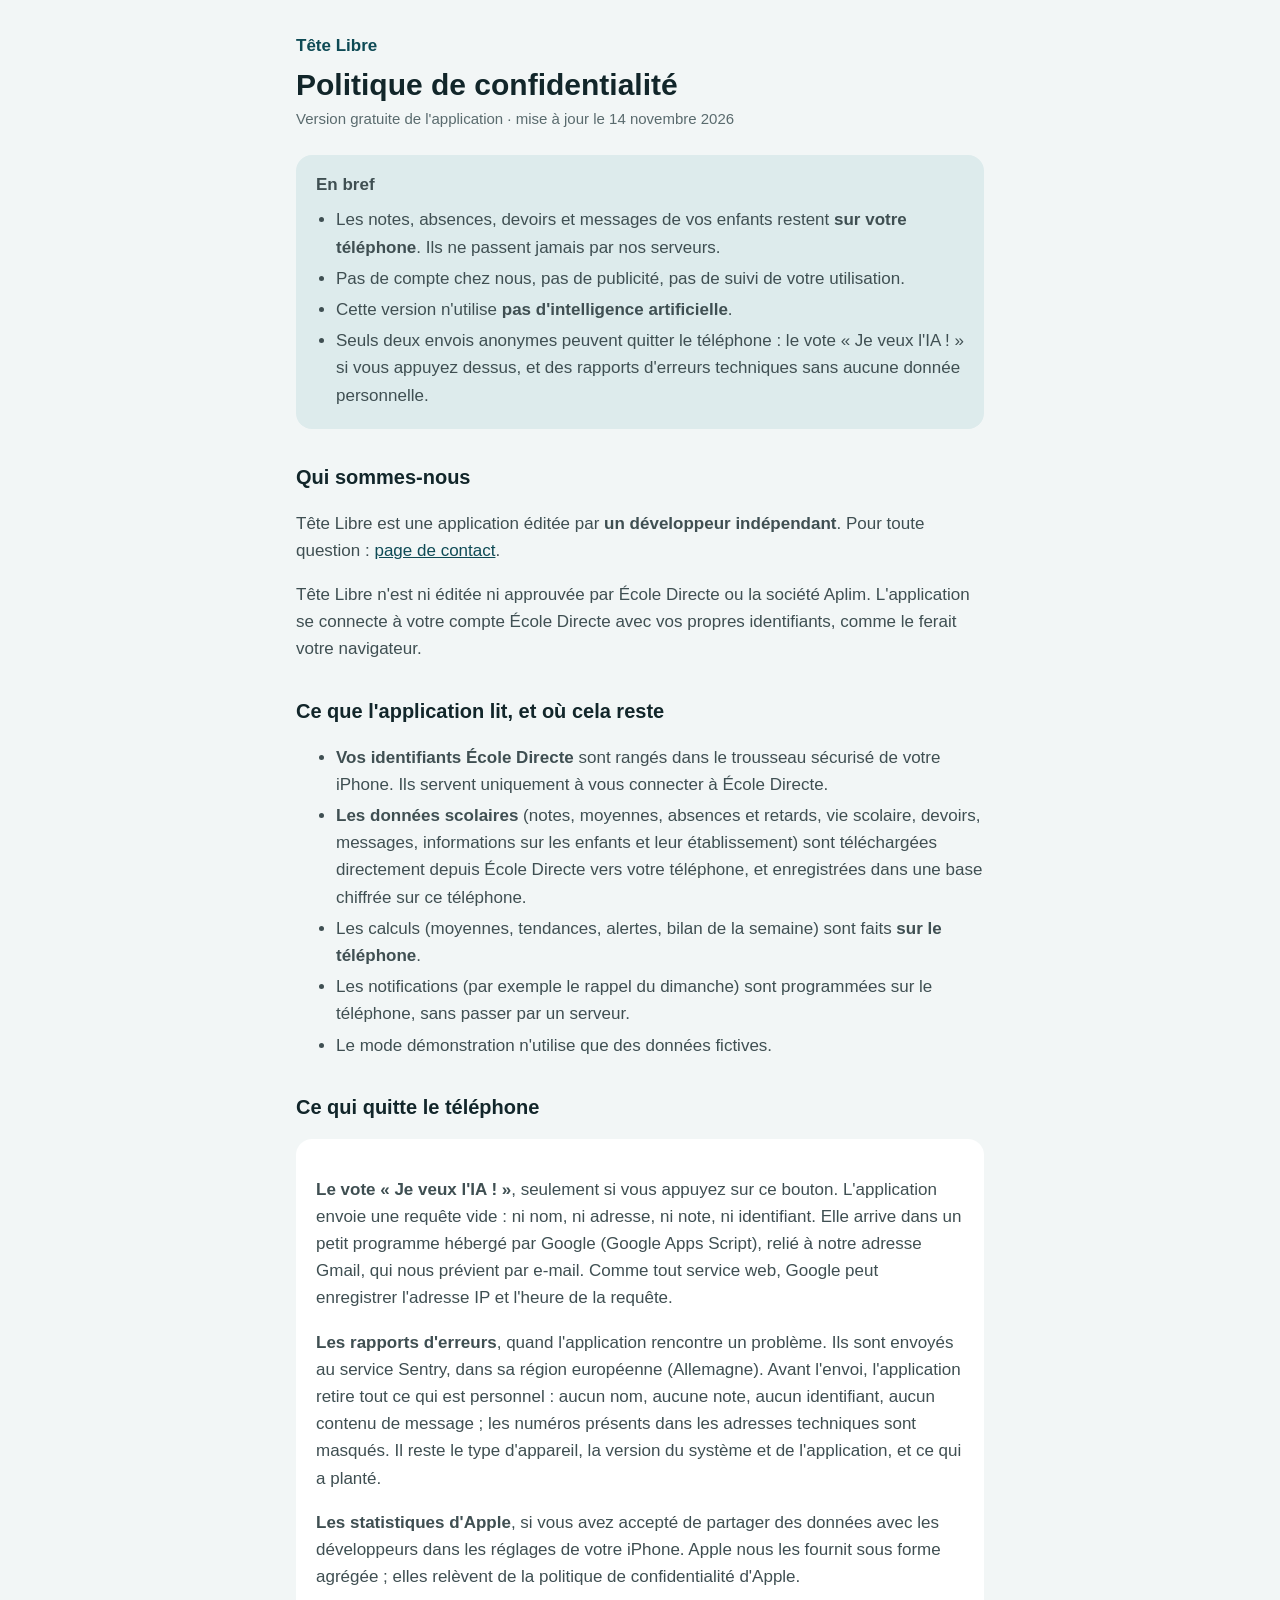
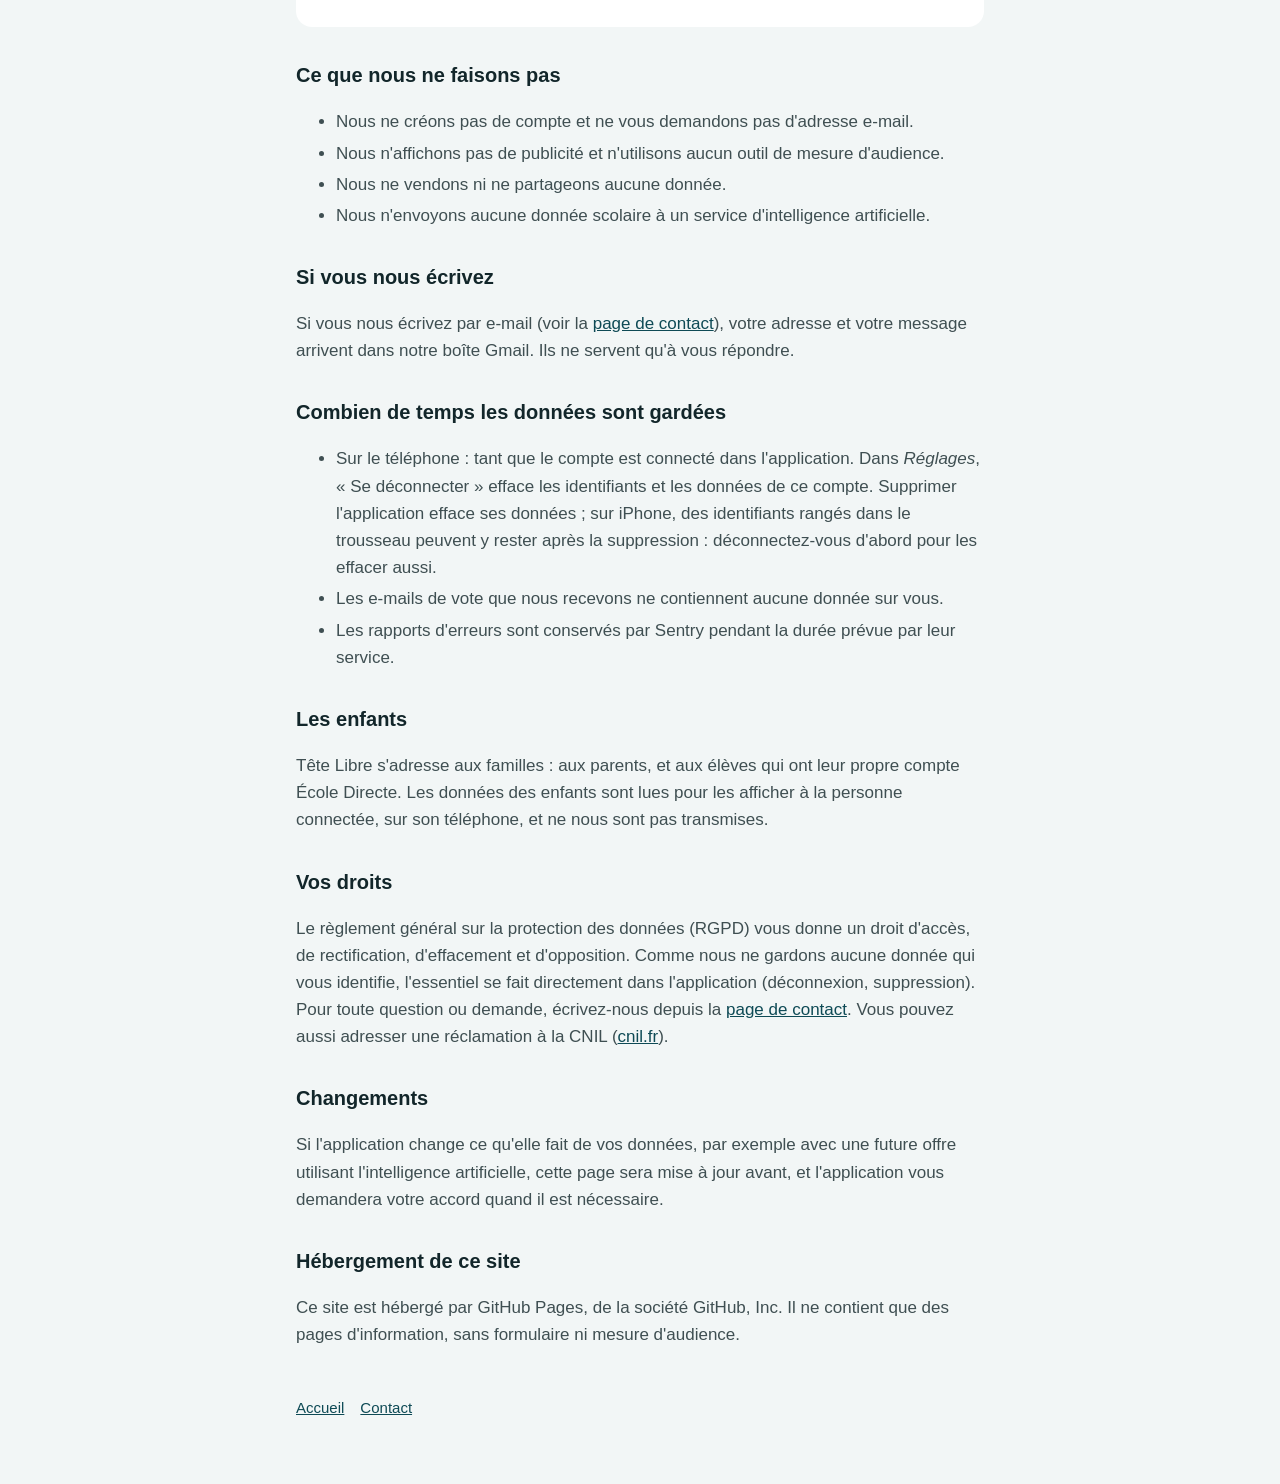
==== confidentialite.html @ 1e30622e "Pages publiques de Tête Libre (confidentialité, contact)" ====
<!doctype html>
<html lang="fr">
<head>
<meta charset="utf-8">
<meta name="viewport" content="width=device-width, initial-scale=1">
<title>Confidentialité · Tête Libre</title>
<meta name="description" content="Ce que fait l'application Tête Libre de vos données : tout reste sur votre téléphone.">
<link rel="stylesheet" href="style.css">
</head>
<body>
<main>
<header>
  <a class="marque" href="./">Tête Libre</a>
  <h1>Politique de confidentialité</h1>
  <p class="date">Version gratuite de l'application · mise à jour le 14 novembre 2026</p>
</header>

<div class="encadre">
  <strong>En bref</strong>
  <ul>
    <li>Les notes, absences, devoirs et messages de vos enfants restent <strong>sur votre téléphone</strong>. Ils ne passent jamais par nos serveurs.</li>
    <li>Pas de compte chez nous, pas de publicité, pas de suivi de votre utilisation.</li>
    <li>Cette version n'utilise <strong>pas d'intelligence artificielle</strong>.</li>
    <li>Seuls deux envois anonymes peuvent quitter le téléphone : le vote « Je veux l'IA ! » si vous appuyez dessus, et des rapports d'erreurs techniques sans aucune donnée personnelle.</li>
  </ul>
</div>

<h2>Qui sommes-nous</h2>
<p>Tête Libre est une application éditée par <strong>un développeur indépendant</strong>. Pour toute question : <a href="contact.html">page de contact</a>.</p>
<p>Tête Libre n'est ni éditée ni approuvée par École Directe ou la société Aplim. L'application se connecte à votre compte École Directe avec vos propres identifiants, comme le ferait votre navigateur.</p>

<h2>Ce que l'application lit, et où cela reste</h2>
<ul>
  <li><strong>Vos identifiants École Directe</strong> sont rangés dans le trousseau sécurisé de votre iPhone. Ils servent uniquement à vous connecter à École Directe.</li>
  <li><strong>Les données scolaires</strong> (notes, moyennes, absences et retards, vie scolaire, devoirs, messages, informations sur les enfants et leur établissement) sont téléchargées directement depuis École Directe vers votre téléphone, et enregistrées dans une base chiffrée sur ce téléphone.</li>
  <li>Les calculs (moyennes, tendances, alertes, bilan de la semaine) sont faits <strong>sur le téléphone</strong>.</li>
  <li>Les notifications (par exemple le rappel du dimanche) sont programmées sur le téléphone, sans passer par un serveur.</li>
  <li>Le mode démonstration n'utilise que des données fictives.</li>
</ul>

<h2>Ce qui quitte le téléphone</h2>
<div class="carte">
  <p><strong>Le vote « Je veux l'IA ! »</strong>, seulement si vous appuyez sur ce bouton. L'application envoie une requête vide : ni nom, ni adresse, ni note, ni identifiant. Elle arrive dans un petit programme hébergé par Google (Google Apps Script), relié à notre adresse Gmail, qui nous prévient par e-mail. Comme tout service web, Google peut enregistrer l'adresse IP et l'heure de la requête.</p>
  <p><strong>Les rapports d'erreurs</strong>, quand l'application rencontre un problème. Ils sont envoyés au service Sentry, dans sa région européenne (Allemagne). Avant l'envoi, l'application retire tout ce qui est personnel : aucun nom, aucune note, aucun identifiant, aucun contenu de message ; les numéros présents dans les adresses techniques sont masqués. Il reste le type d'appareil, la version du système et de l'application, et ce qui a planté.</p>
  <p><strong>Les statistiques d'Apple</strong>, si vous avez accepté de partager des données avec les développeurs dans les réglages de votre iPhone. Apple nous les fournit sous forme agrégée ; elles relèvent de la politique de confidentialité d'Apple.</p>
</div>

<h2>Ce que nous ne faisons pas</h2>
<ul>
  <li>Nous ne créons pas de compte et ne vous demandons pas d'adresse e-mail.</li>
  <li>Nous n'affichons pas de publicité et n'utilisons aucun outil de mesure d'audience.</li>
  <li>Nous ne vendons ni ne partageons aucune donnée.</li>
  <li>Nous n'envoyons aucune donnée scolaire à un service d'intelligence artificielle.</li>
</ul>

<h2>Si vous nous écrivez</h2>
<p>Si vous nous écrivez par e-mail (voir la <a href="contact.html">page de contact</a>), votre adresse et votre message arrivent dans notre boîte Gmail. Ils ne servent qu'à vous répondre.</p>

<h2>Combien de temps les données sont gardées</h2>
<ul>
  <li>Sur le téléphone : tant que le compte est connecté dans l'application. Dans <em>Réglages</em>, « Se déconnecter » efface les identifiants et les données de ce compte. Supprimer l'application efface ses données ; sur iPhone, des identifiants rangés dans le trousseau peuvent y rester après la suppression : déconnectez-vous d'abord pour les effacer aussi.</li>
  <li>Les e-mails de vote que nous recevons ne contiennent aucune donnée sur vous.</li>
  <li>Les rapports d'erreurs sont conservés par Sentry pendant la durée prévue par leur service.</li>
</ul>

<h2>Les enfants</h2>
<p>Tête Libre s'adresse aux familles : aux parents, et aux élèves qui ont leur propre compte École Directe. Les données des enfants sont lues pour les afficher à la personne connectée, sur son téléphone, et ne nous sont pas transmises.</p>

<h2>Vos droits</h2>
<p>Le règlement général sur la protection des données (RGPD) vous donne un droit d'accès, de rectification, d'effacement et d'opposition. Comme nous ne gardons aucune donnée qui vous identifie, l'essentiel se fait directement dans l'application (déconnexion, suppression). Pour toute question ou demande, écrivez-nous depuis la <a href="contact.html">page de contact</a>. Vous pouvez aussi adresser une réclamation à la CNIL (<a href="https://www.cnil.fr">cnil.fr</a>).</p>

<h2>Changements</h2>
<p>Si l'application change ce qu'elle fait de vos données, par exemple avec une future offre utilisant l'intelligence artificielle, cette page sera mise à jour avant, et l'application vous demandera votre accord quand il est nécessaire.</p>

<h2>Hébergement de ce site</h2>
<p>Ce site est hébergé par GitHub Pages, de la société GitHub, Inc. Il ne contient que des pages d'information, sans formulaire ni mesure d'audience.</p>

<footer>
  <a href="./">Accueil</a><a href="contact.html">Contact</a>
</footer>
</main>
</body>
</html>
---- style.css ----
:root {
  --marque: #0e4a55;
  --marque-doux: #ddebec;
  --fond: #f2f6f6;
  --carte: #ffffff;
  --texte: #12262a;
  --corps: #3f4f52;
  --secondaire: #5a6b6e;
  color-scheme: light dark;
}
@media (prefers-color-scheme: dark) {
  :root {
    --marque: #9fd2d8;
    --marque-doux: #17383d;
    --fond: #0c1a1d;
    --carte: #12262a;
    --texte: #eef4f4;
    --corps: #cfdcdd;
    --secondaire: #9fb1b3;
  }
}
* { box-sizing: border-box; }
body {
  margin: 0;
  background: var(--fond);
  color: var(--corps);
  font: 17px/1.6 -apple-system, BlinkMacSystemFont, "Segoe UI", Roboto, sans-serif;
}
main { max-width: 720px; margin: 0 auto; padding: 32px 16px 64px; }
header { margin-bottom: 24px; }
.marque { color: var(--marque); font-weight: 800; text-decoration: none; }
h1 { color: var(--texte); font-size: 30px; line-height: 1.2; margin: 8px 0 4px; }
h2 { color: var(--texte); font-size: 20px; margin: 32px 0 8px; }
.date { color: var(--secondaire); font-size: 15px; margin: 0; }
.encadre {
  background: var(--marque-doux);
  border-radius: 16px;
  padding: 16px 20px;
  margin: 16px 0;
}
.encadre ul { margin: 8px 0 0; padding-left: 20px; }
.carte { background: var(--carte); border-radius: 16px; padding: 20px; margin: 16px 0; }
a { color: var(--marque); }
li { margin: 4px 0; }
footer { margin-top: 48px; color: var(--secondaire); font-size: 15px; }
footer a { margin-right: 16px; }
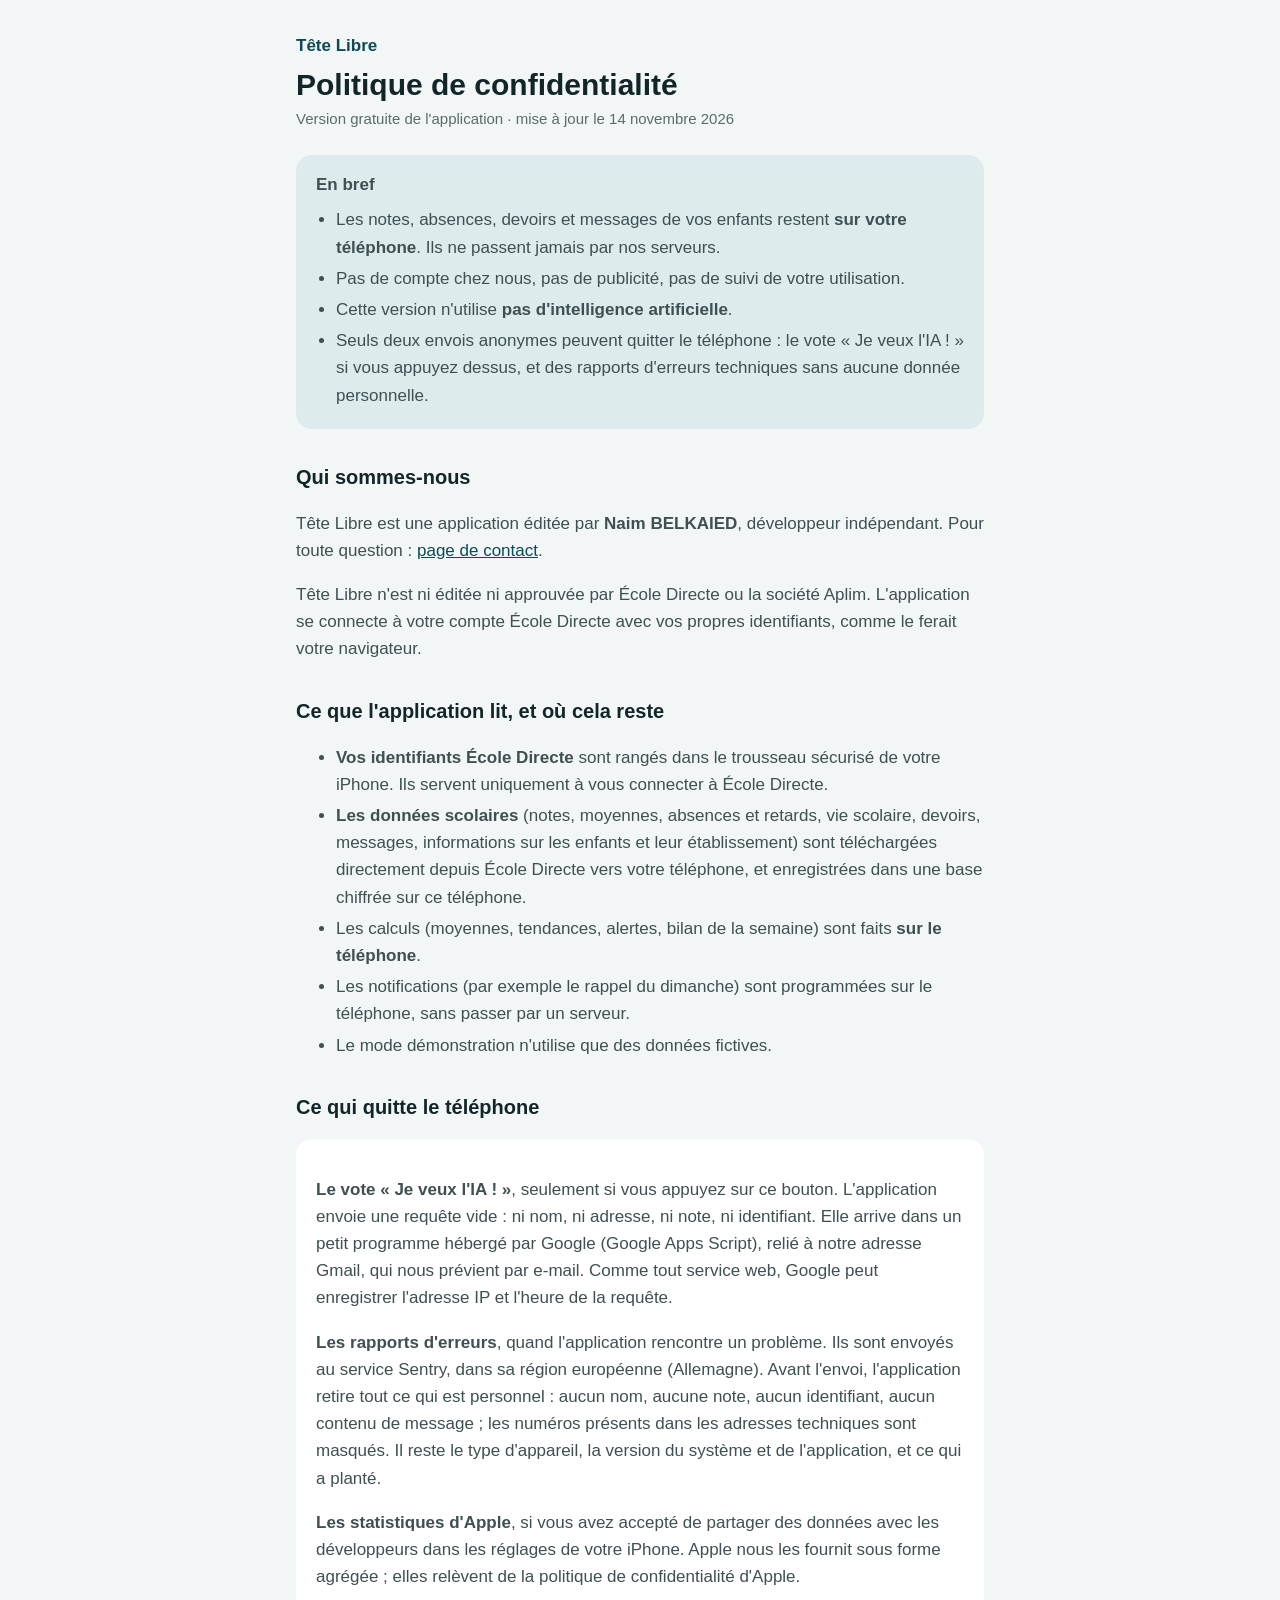
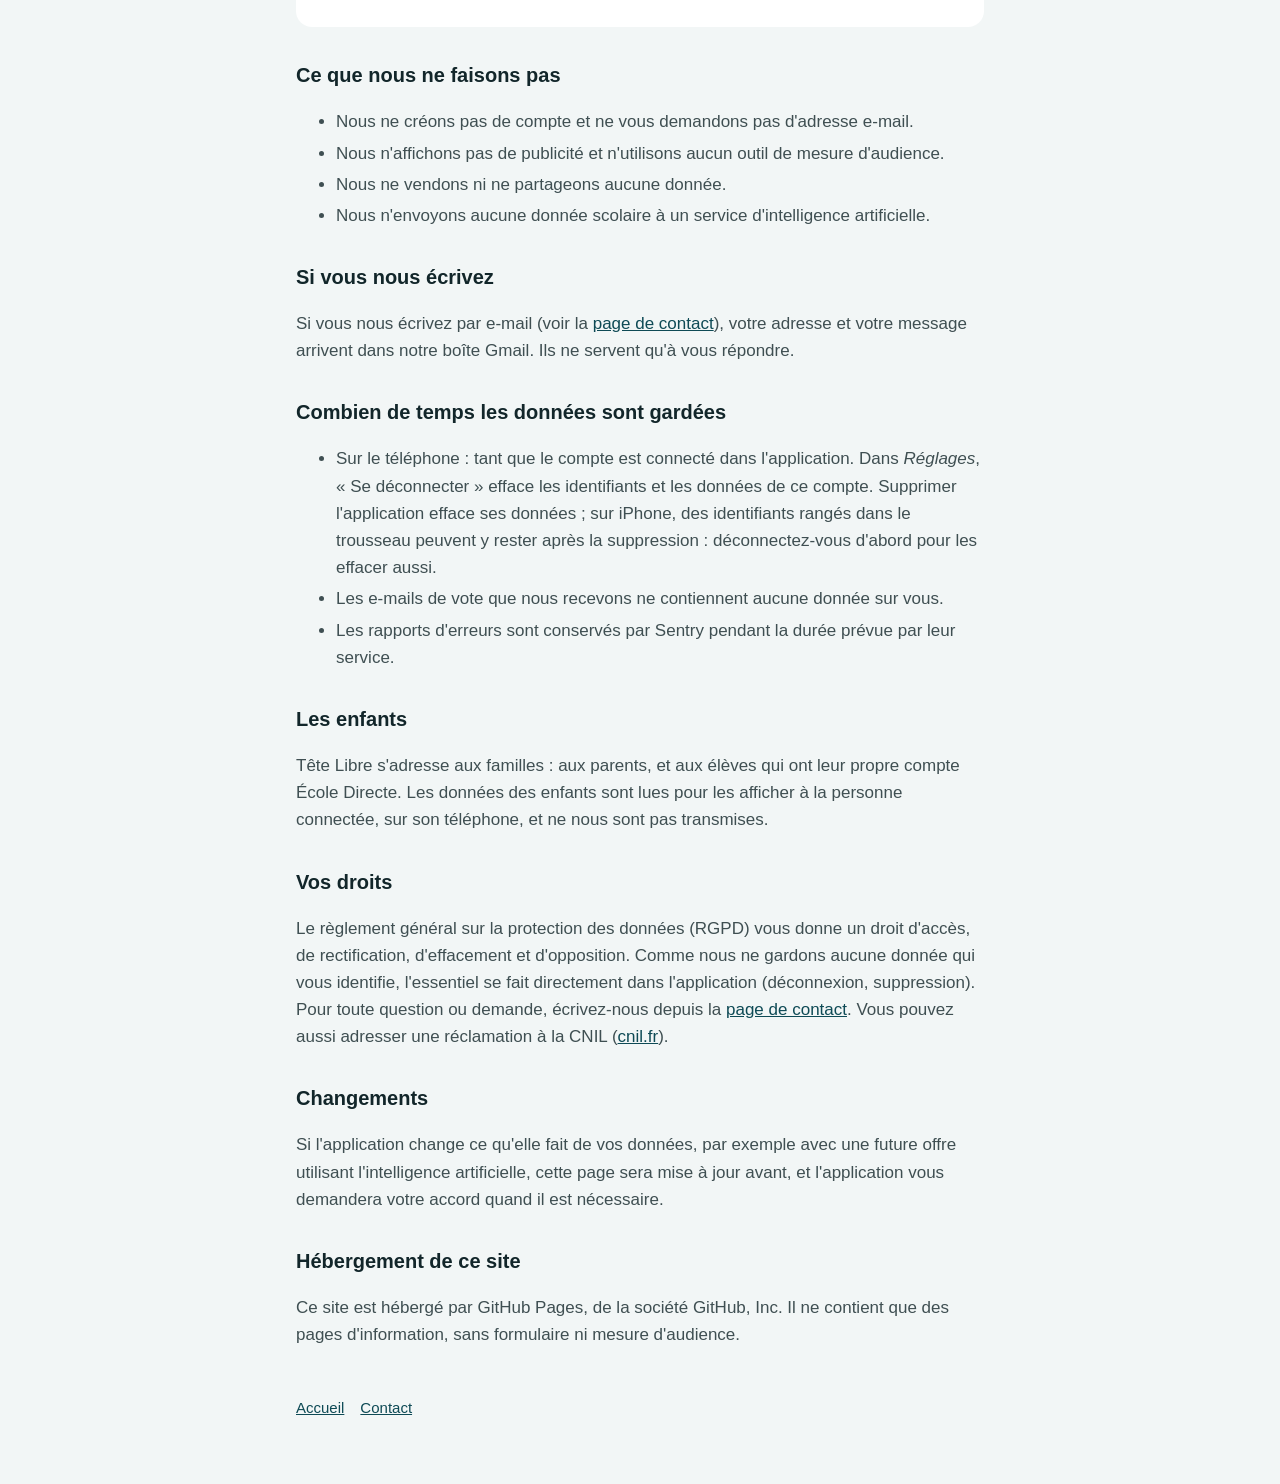
==== commit f98b02b4: "Éditeur : Naim BELKAIED, développeur indépendant" ====
--- a/confidentialite.html
+++ b/confidentialite.html
@@ -26,7 +26,7 @@
 </div>
 
 <h2>Qui sommes-nous</h2>
-<p>Tête Libre est une application éditée par <strong>un développeur indépendant</strong>. Pour toute question : <a href="contact.html">page de contact</a>.</p>
+<p>Tête Libre est une application éditée par <strong>Naim BELKAIED</strong>, développeur indépendant. Pour toute question : <a href="contact.html">page de contact</a>.</p>
 <p>Tête Libre n'est ni éditée ni approuvée par École Directe ou la société Aplim. L'application se connecte à votre compte École Directe avec vos propres identifiants, comme le ferait votre navigateur.</p>
 
 <h2>Ce que l'application lit, et où cela reste</h2>
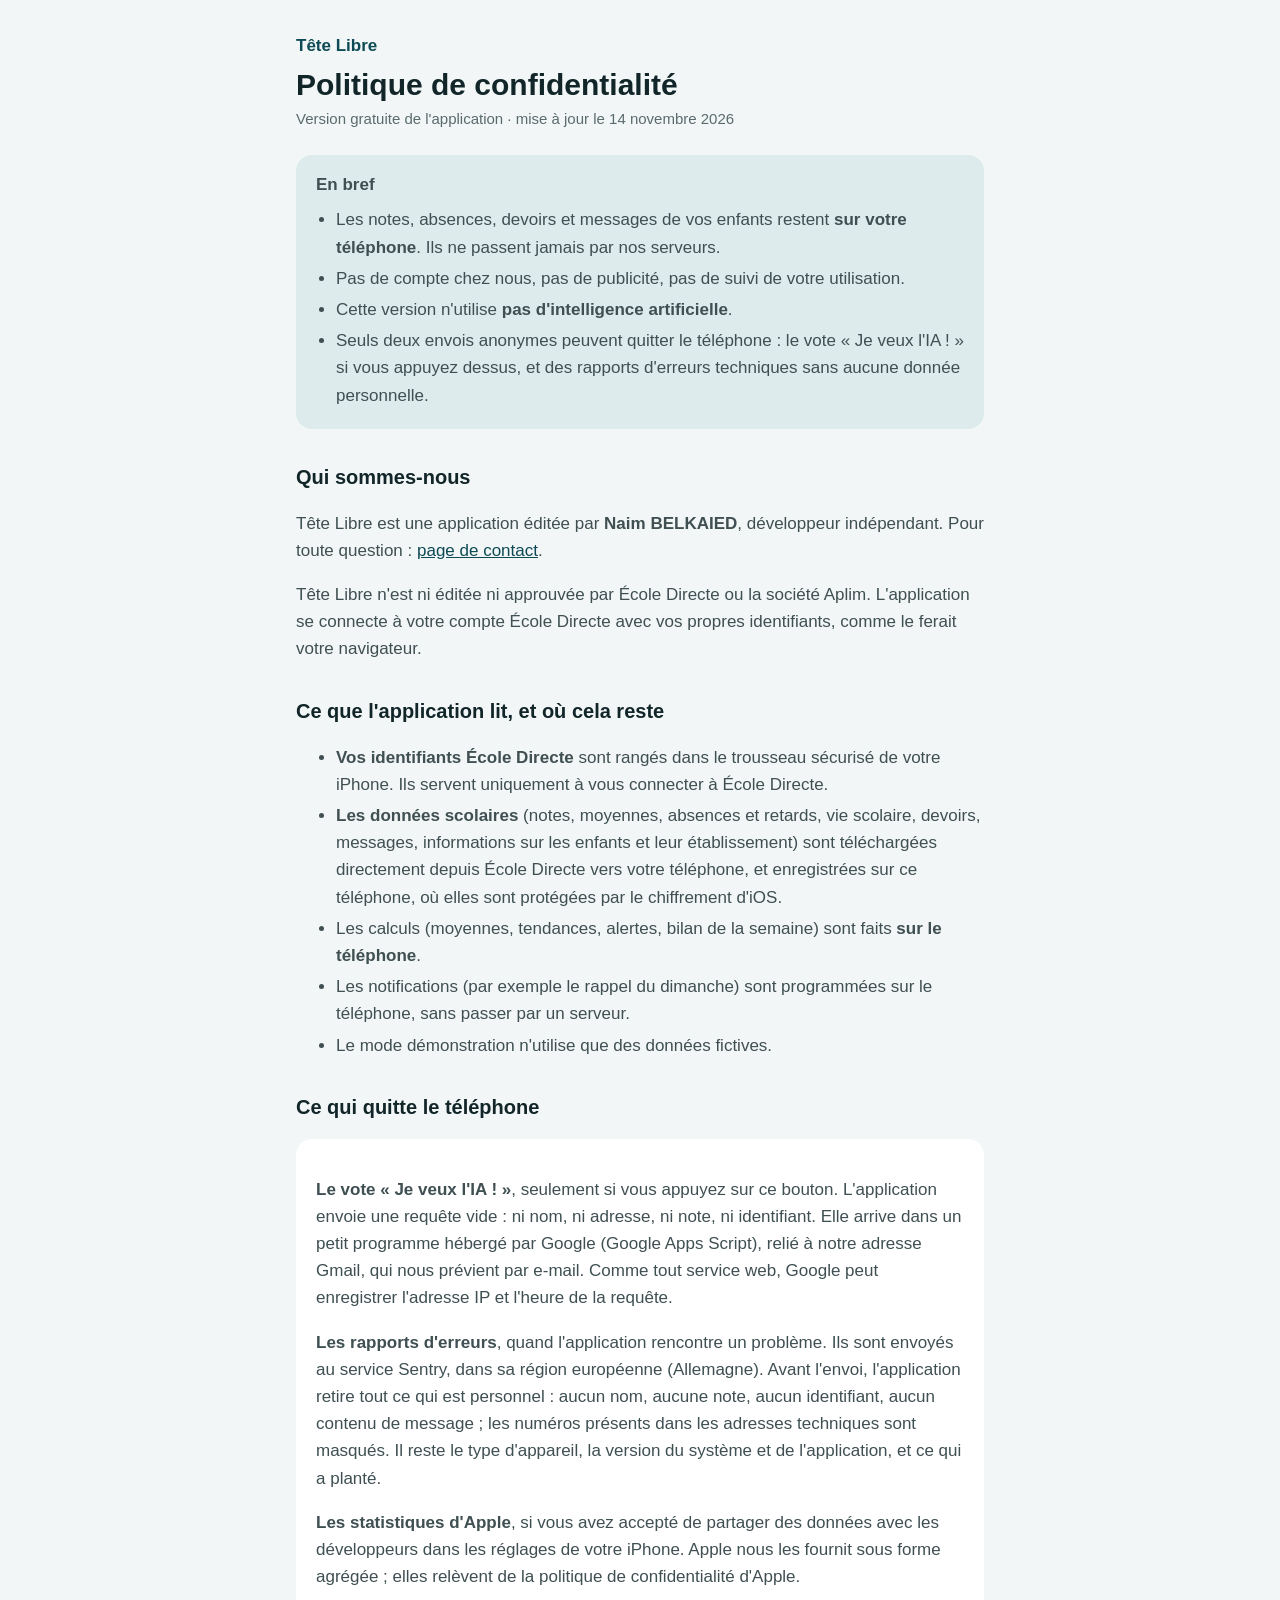
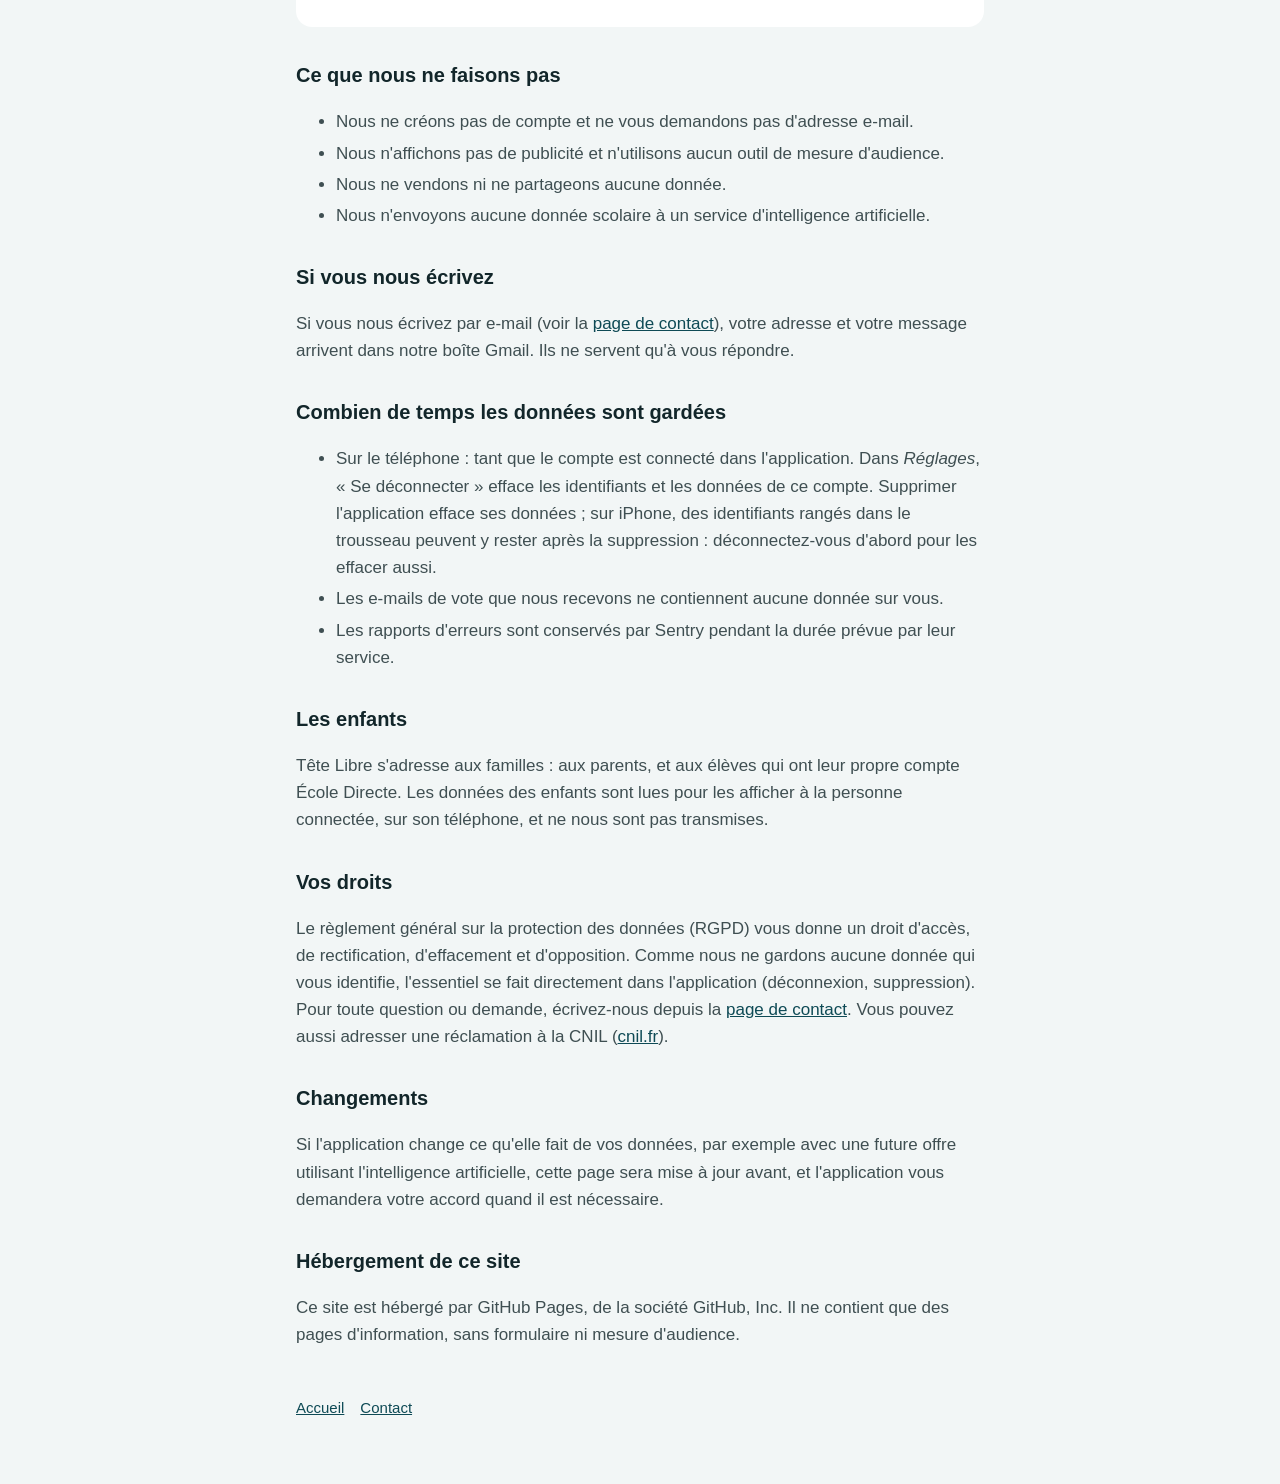
==== commit 2cf49f0c: "Confidentialité : données protégées par le chiffrement d'iOS" ====
--- a/confidentialite.html
+++ b/confidentialite.html
@@ -32,7 +32,7 @@
 <h2>Ce que l'application lit, et où cela reste</h2>
 <ul>
   <li><strong>Vos identifiants École Directe</strong> sont rangés dans le trousseau sécurisé de votre iPhone. Ils servent uniquement à vous connecter à École Directe.</li>
-  <li><strong>Les données scolaires</strong> (notes, moyennes, absences et retards, vie scolaire, devoirs, messages, informations sur les enfants et leur établissement) sont téléchargées directement depuis École Directe vers votre téléphone, et enregistrées dans une base chiffrée sur ce téléphone.</li>
+  <li><strong>Les données scolaires</strong> (notes, moyennes, absences et retards, vie scolaire, devoirs, messages, informations sur les enfants et leur établissement) sont téléchargées directement depuis École Directe vers votre téléphone, et enregistrées sur ce téléphone, où elles sont protégées par le chiffrement d'iOS.</li>
   <li>Les calculs (moyennes, tendances, alertes, bilan de la semaine) sont faits <strong>sur le téléphone</strong>.</li>
   <li>Les notifications (par exemple le rappel du dimanche) sont programmées sur le téléphone, sans passer par un serveur.</li>
   <li>Le mode démonstration n'utilise que des données fictives.</li>
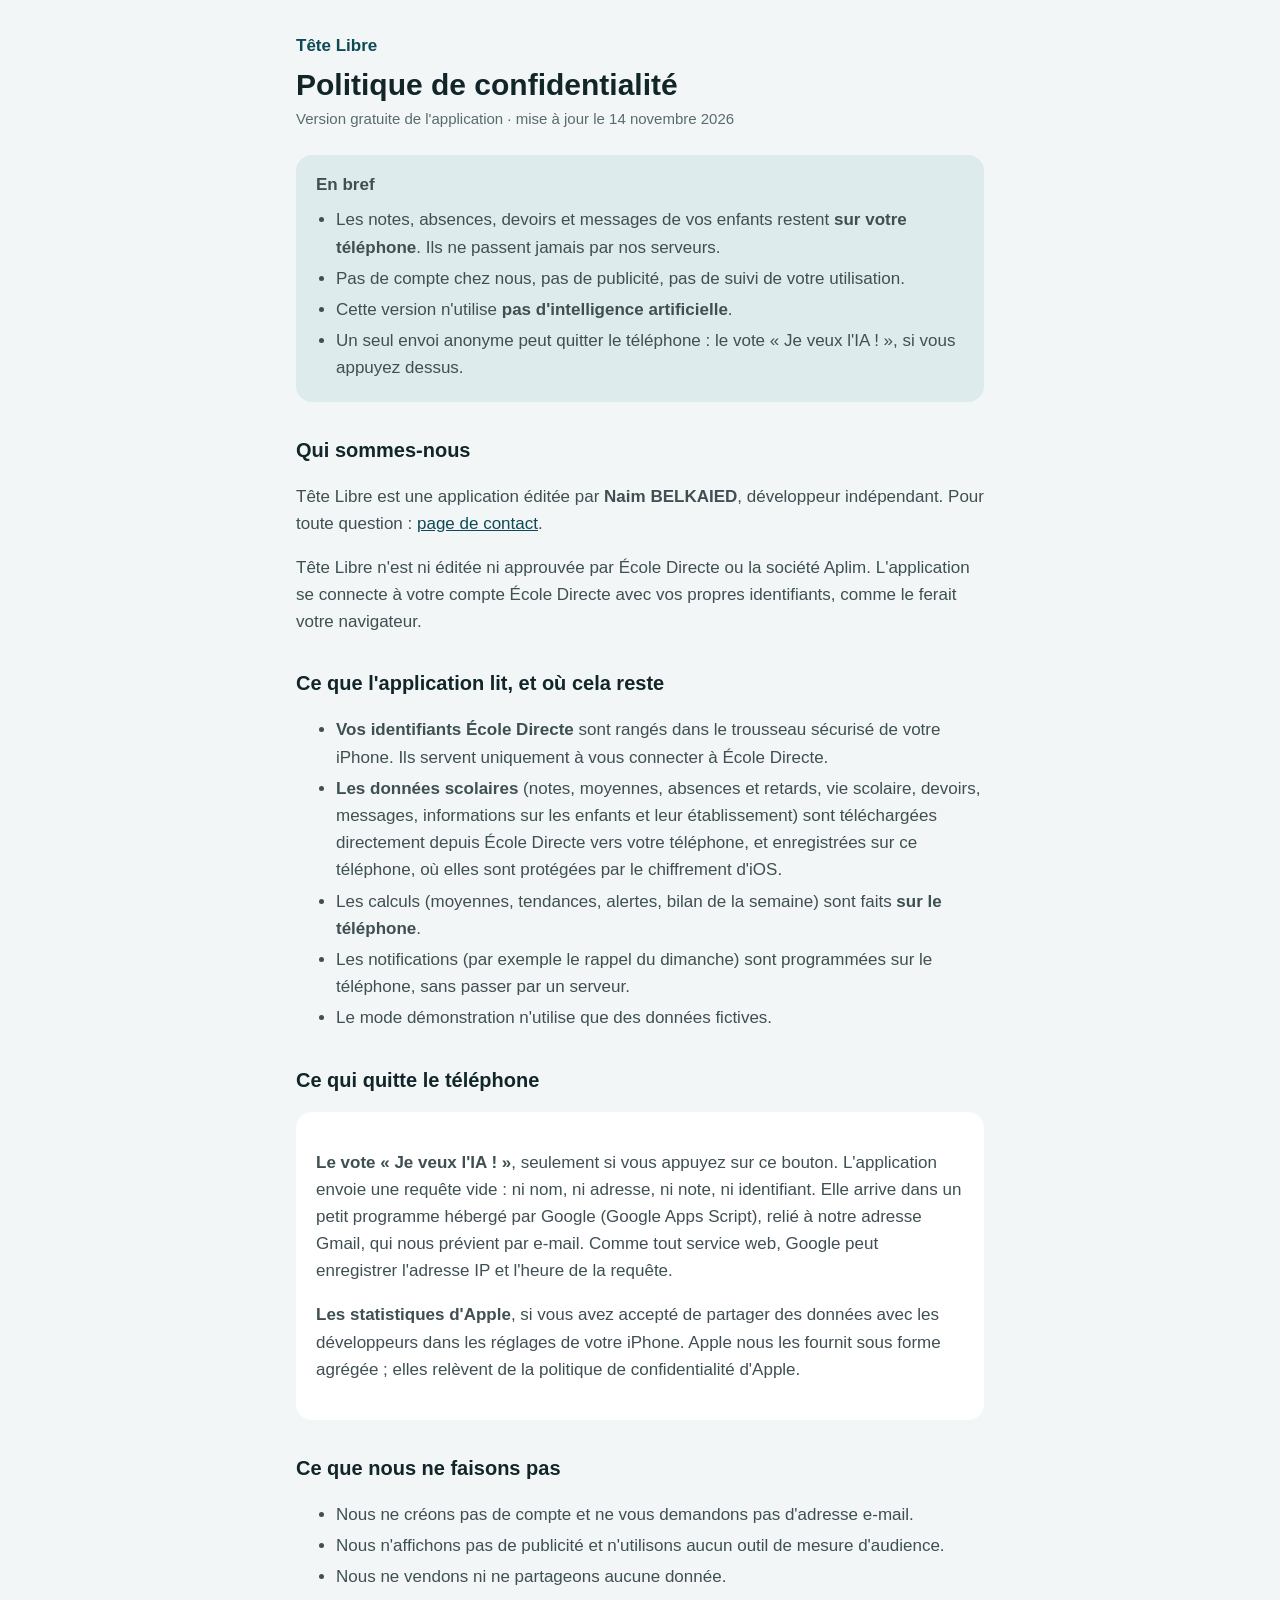
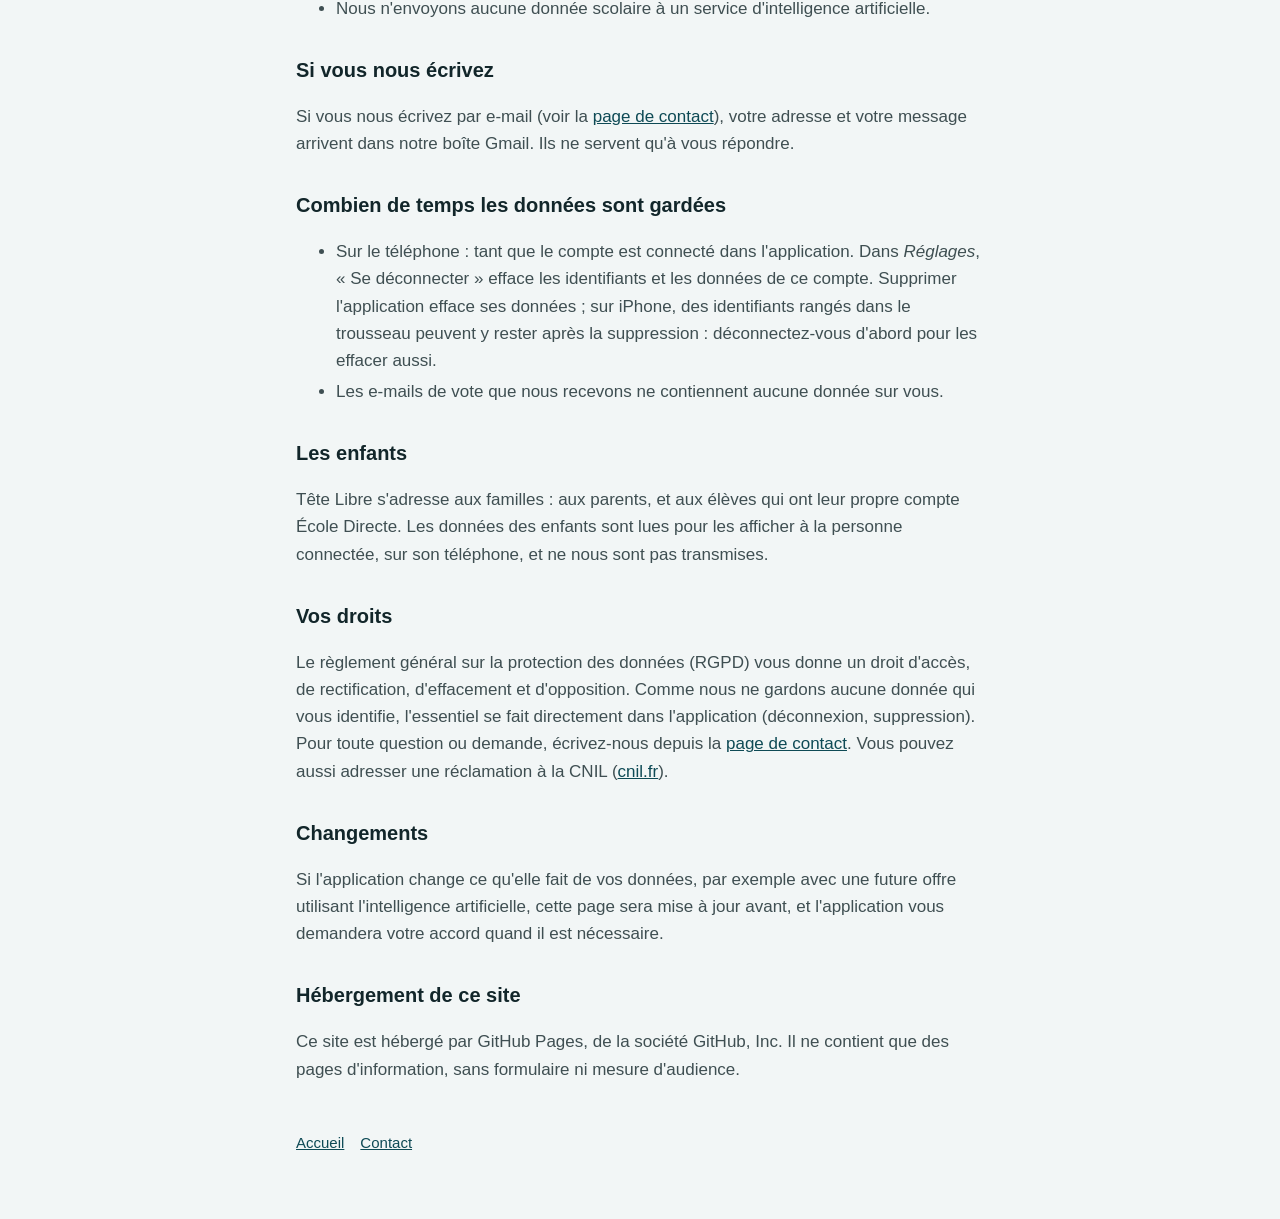
==== commit 3ef412db: "Confidentialité : sans rapports d'erreurs" ====
--- a/confidentialite.html
+++ b/confidentialite.html
@@ -21,7 +21,7 @@
     <li>Les notes, absences, devoirs et messages de vos enfants restent <strong>sur votre téléphone</strong>. Ils ne passent jamais par nos serveurs.</li>
     <li>Pas de compte chez nous, pas de publicité, pas de suivi de votre utilisation.</li>
     <li>Cette version n'utilise <strong>pas d'intelligence artificielle</strong>.</li>
-    <li>Seuls deux envois anonymes peuvent quitter le téléphone : le vote « Je veux l'IA ! » si vous appuyez dessus, et des rapports d'erreurs techniques sans aucune donnée personnelle.</li>
+    <li>Un seul envoi anonyme peut quitter le téléphone : le vote « Je veux l'IA ! », si vous appuyez dessus.</li>
   </ul>
 </div>
 
@@ -41,7 +41,6 @@
 <h2>Ce qui quitte le téléphone</h2>
 <div class="carte">
   <p><strong>Le vote « Je veux l'IA ! »</strong>, seulement si vous appuyez sur ce bouton. L'application envoie une requête vide : ni nom, ni adresse, ni note, ni identifiant. Elle arrive dans un petit programme hébergé par Google (Google Apps Script), relié à notre adresse Gmail, qui nous prévient par e-mail. Comme tout service web, Google peut enregistrer l'adresse IP et l'heure de la requête.</p>
-  <p><strong>Les rapports d'erreurs</strong>, quand l'application rencontre un problème. Ils sont envoyés au service Sentry, dans sa région européenne (Allemagne). Avant l'envoi, l'application retire tout ce qui est personnel : aucun nom, aucune note, aucun identifiant, aucun contenu de message ; les numéros présents dans les adresses techniques sont masqués. Il reste le type d'appareil, la version du système et de l'application, et ce qui a planté.</p>
   <p><strong>Les statistiques d'Apple</strong>, si vous avez accepté de partager des données avec les développeurs dans les réglages de votre iPhone. Apple nous les fournit sous forme agrégée ; elles relèvent de la politique de confidentialité d'Apple.</p>
 </div>
 
@@ -60,7 +59,6 @@
 <ul>
   <li>Sur le téléphone : tant que le compte est connecté dans l'application. Dans <em>Réglages</em>, « Se déconnecter » efface les identifiants et les données de ce compte. Supprimer l'application efface ses données ; sur iPhone, des identifiants rangés dans le trousseau peuvent y rester après la suppression : déconnectez-vous d'abord pour les effacer aussi.</li>
   <li>Les e-mails de vote que nous recevons ne contiennent aucune donnée sur vous.</li>
-  <li>Les rapports d'erreurs sont conservés par Sentry pendant la durée prévue par leur service.</li>
 </ul>
 
 <h2>Les enfants</h2>
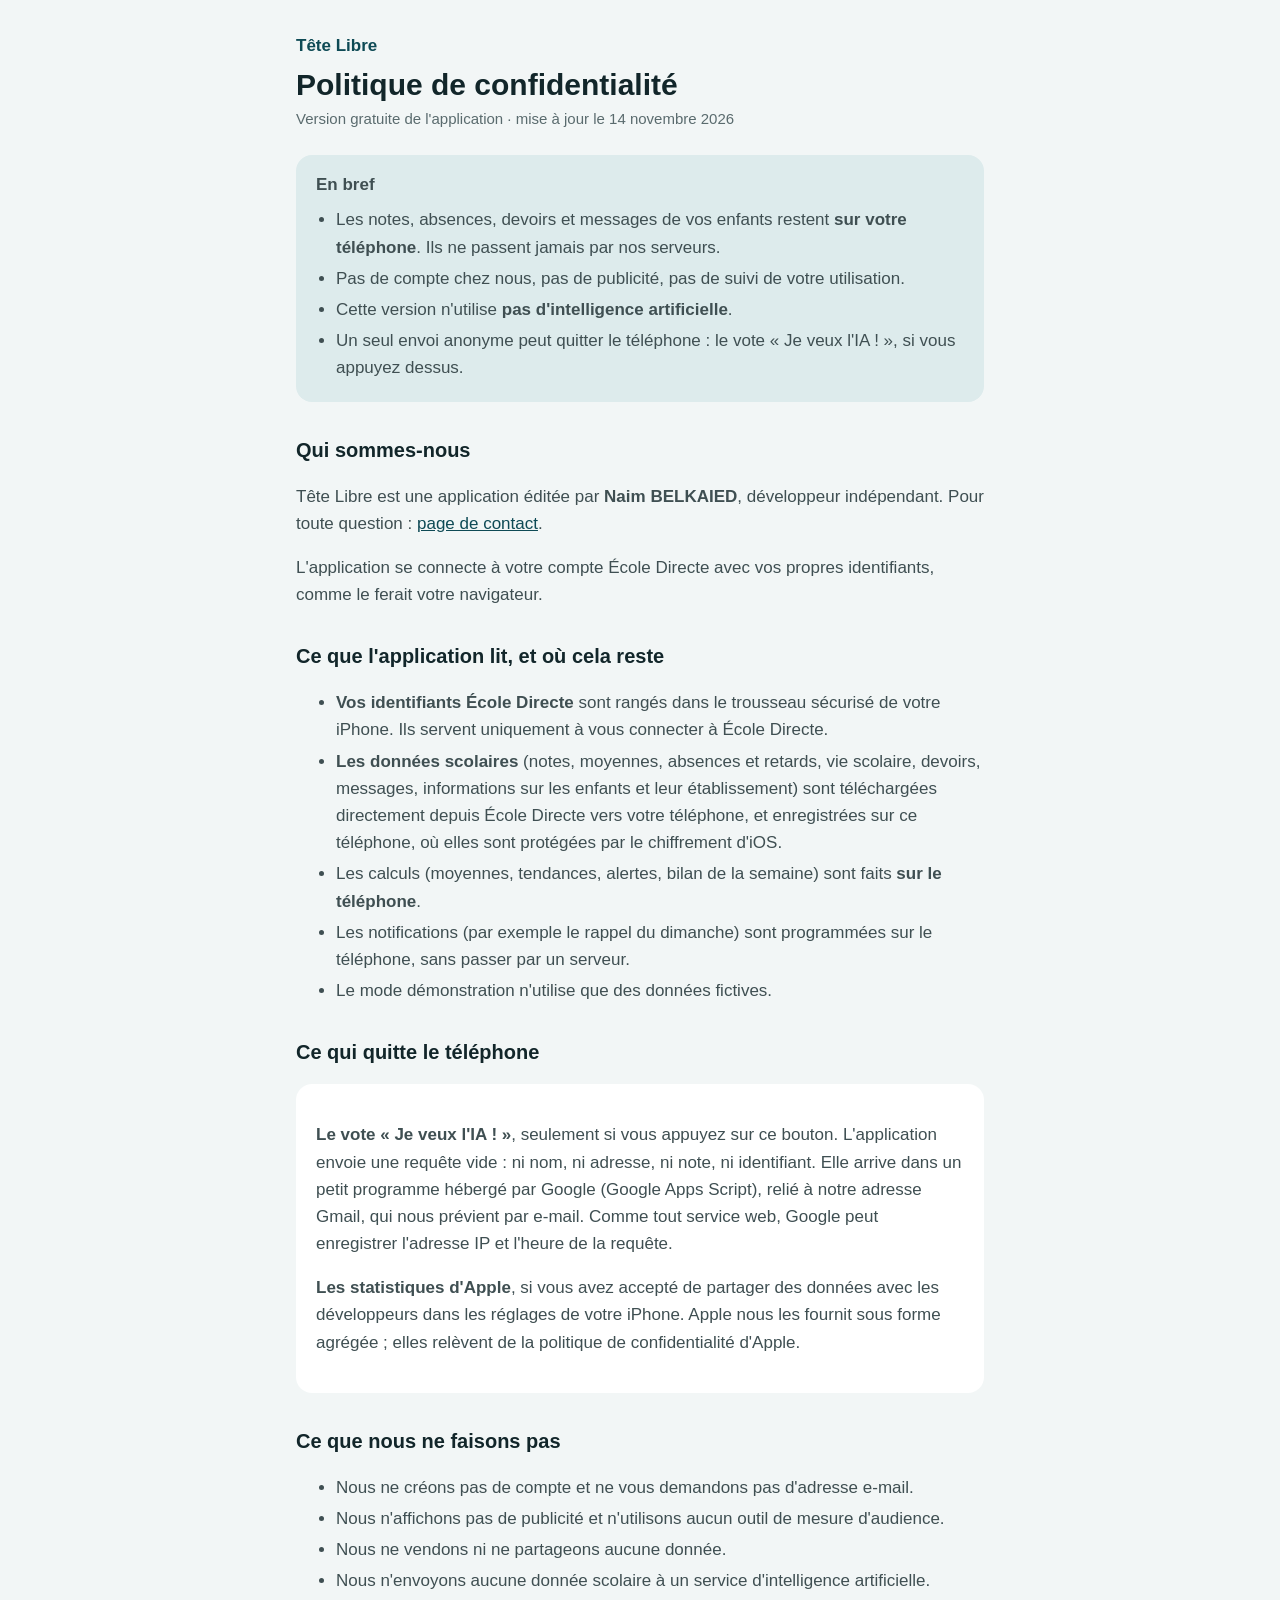
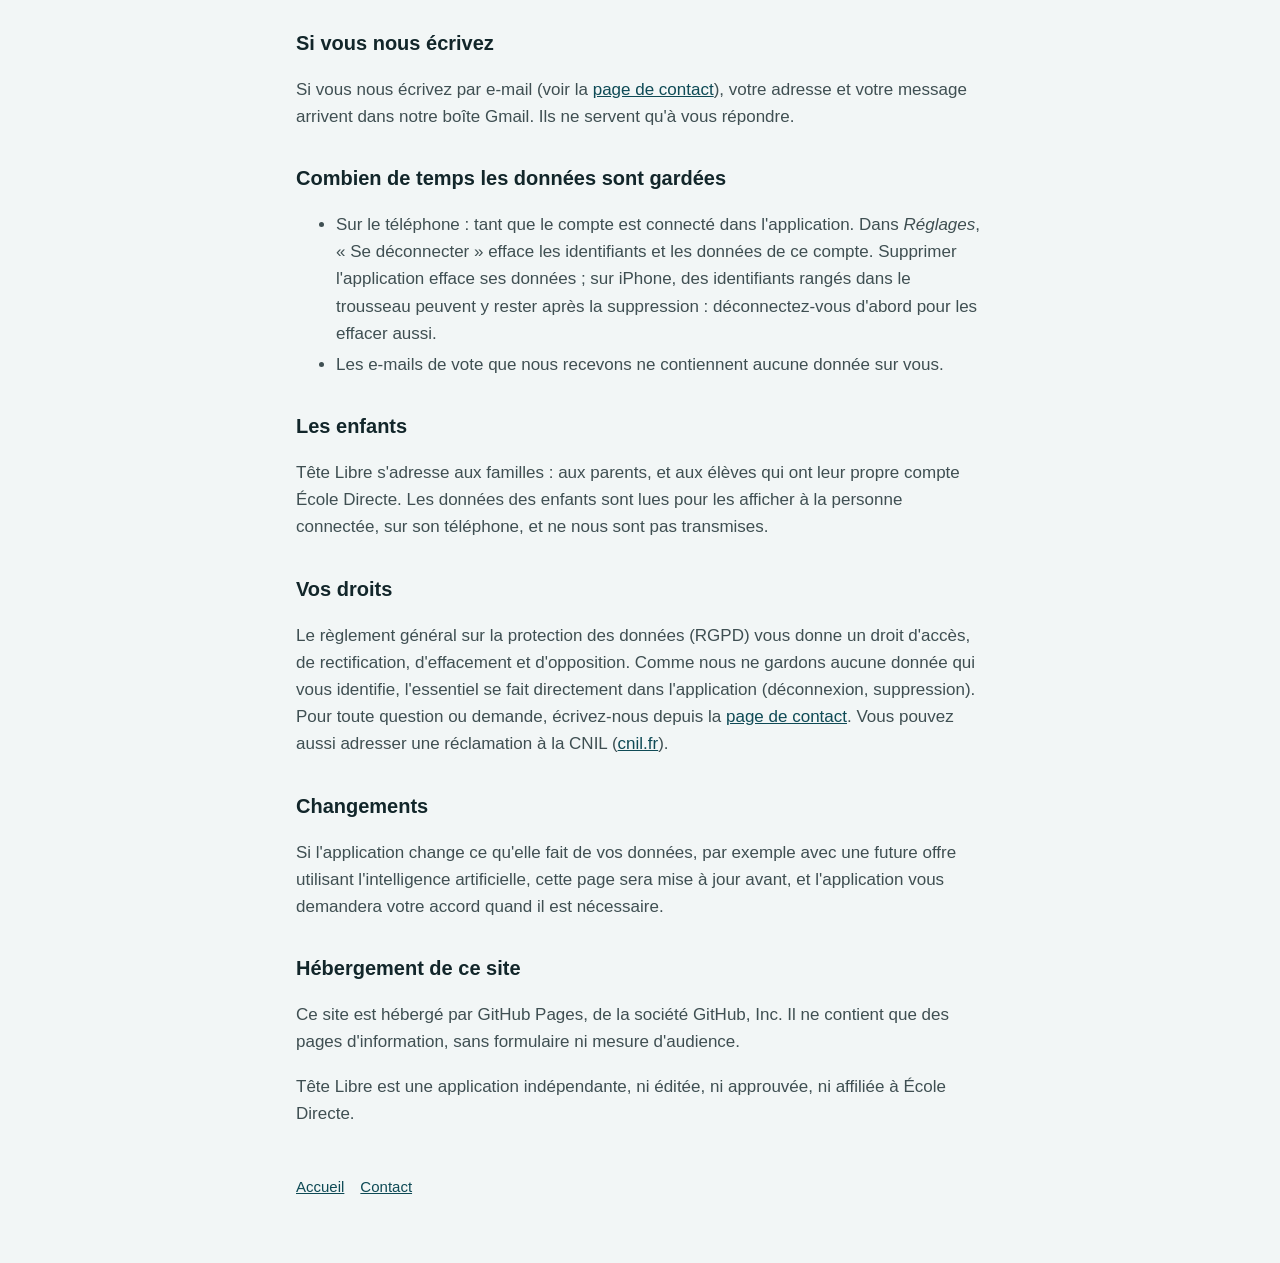
==== commit c920e8d2: "Mention d'indépendance en fin de page, sans Aplim" ====
--- a/confidentialite.html
+++ b/confidentialite.html
@@ -27,7 +27,7 @@
 
 <h2>Qui sommes-nous</h2>
 <p>Tête Libre est une application éditée par <strong>Naim BELKAIED</strong>, développeur indépendant. Pour toute question : <a href="contact.html">page de contact</a>.</p>
-<p>Tête Libre n'est ni éditée ni approuvée par École Directe ou la société Aplim. L'application se connecte à votre compte École Directe avec vos propres identifiants, comme le ferait votre navigateur.</p>
+<p>L'application se connecte à votre compte École Directe avec vos propres identifiants, comme le ferait votre navigateur.</p>
 
 <h2>Ce que l'application lit, et où cela reste</h2>
 <ul>
@@ -73,6 +73,8 @@
 <h2>Hébergement de ce site</h2>
 <p>Ce site est hébergé par GitHub Pages, de la société GitHub, Inc. Il ne contient que des pages d'information, sans formulaire ni mesure d'audience.</p>
 
+<p>Tête Libre est une application indépendante, ni éditée, ni approuvée, ni affiliée à École Directe.</p>
+
 <footer>
   <a href="./">Accueil</a><a href="contact.html">Contact</a>
 </footer>
--- a/style.css
+++ b/style.css
@@ -44,3 +44,14 @@
 li { margin: 4px 0; }
 footer { margin-top: 48px; color: var(--secondaire); font-size: 15px; }
 footer a { margin-right: 16px; }
+.bouton {
+  display: inline-block;
+  min-height: 48px;
+  line-height: 48px;
+  padding: 0 28px;
+  border-radius: 999px;
+  background: var(--marque);
+  color: var(--carte);
+  font-weight: 800;
+  text-decoration: none;
+}
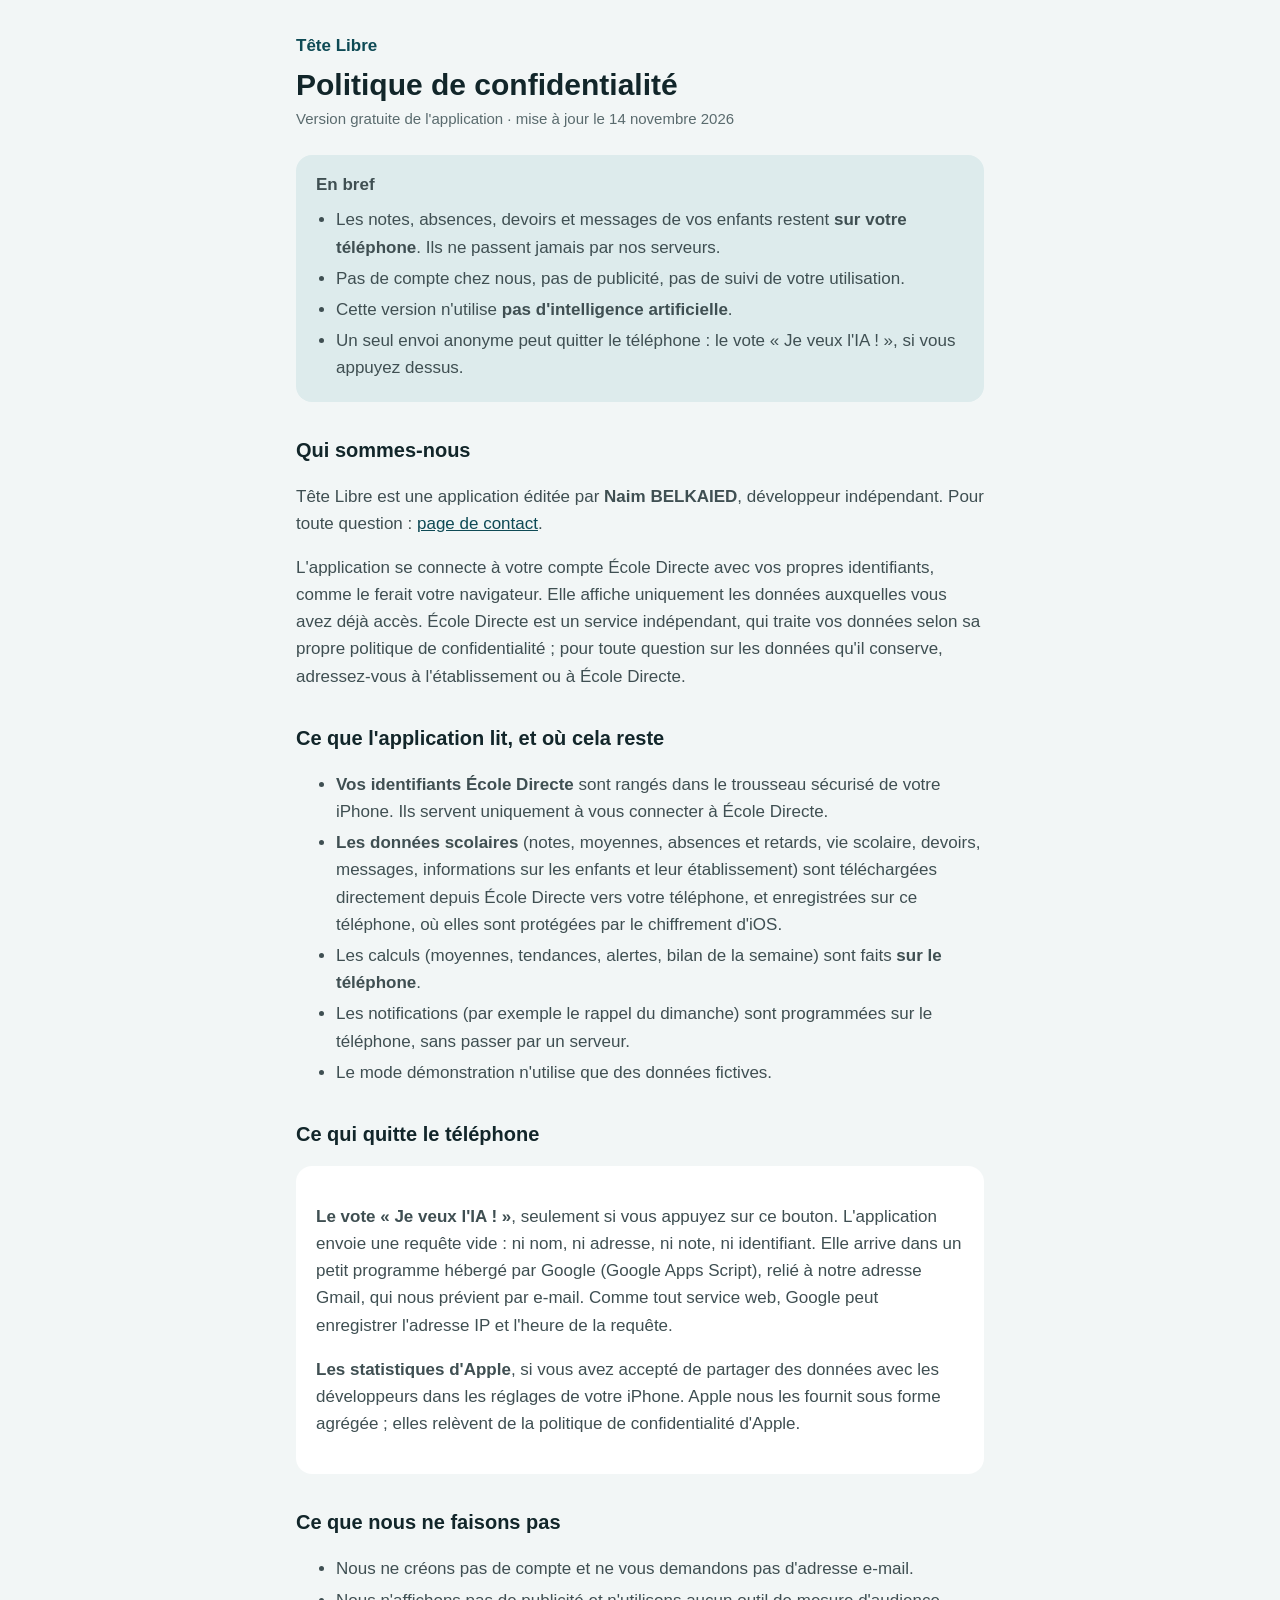
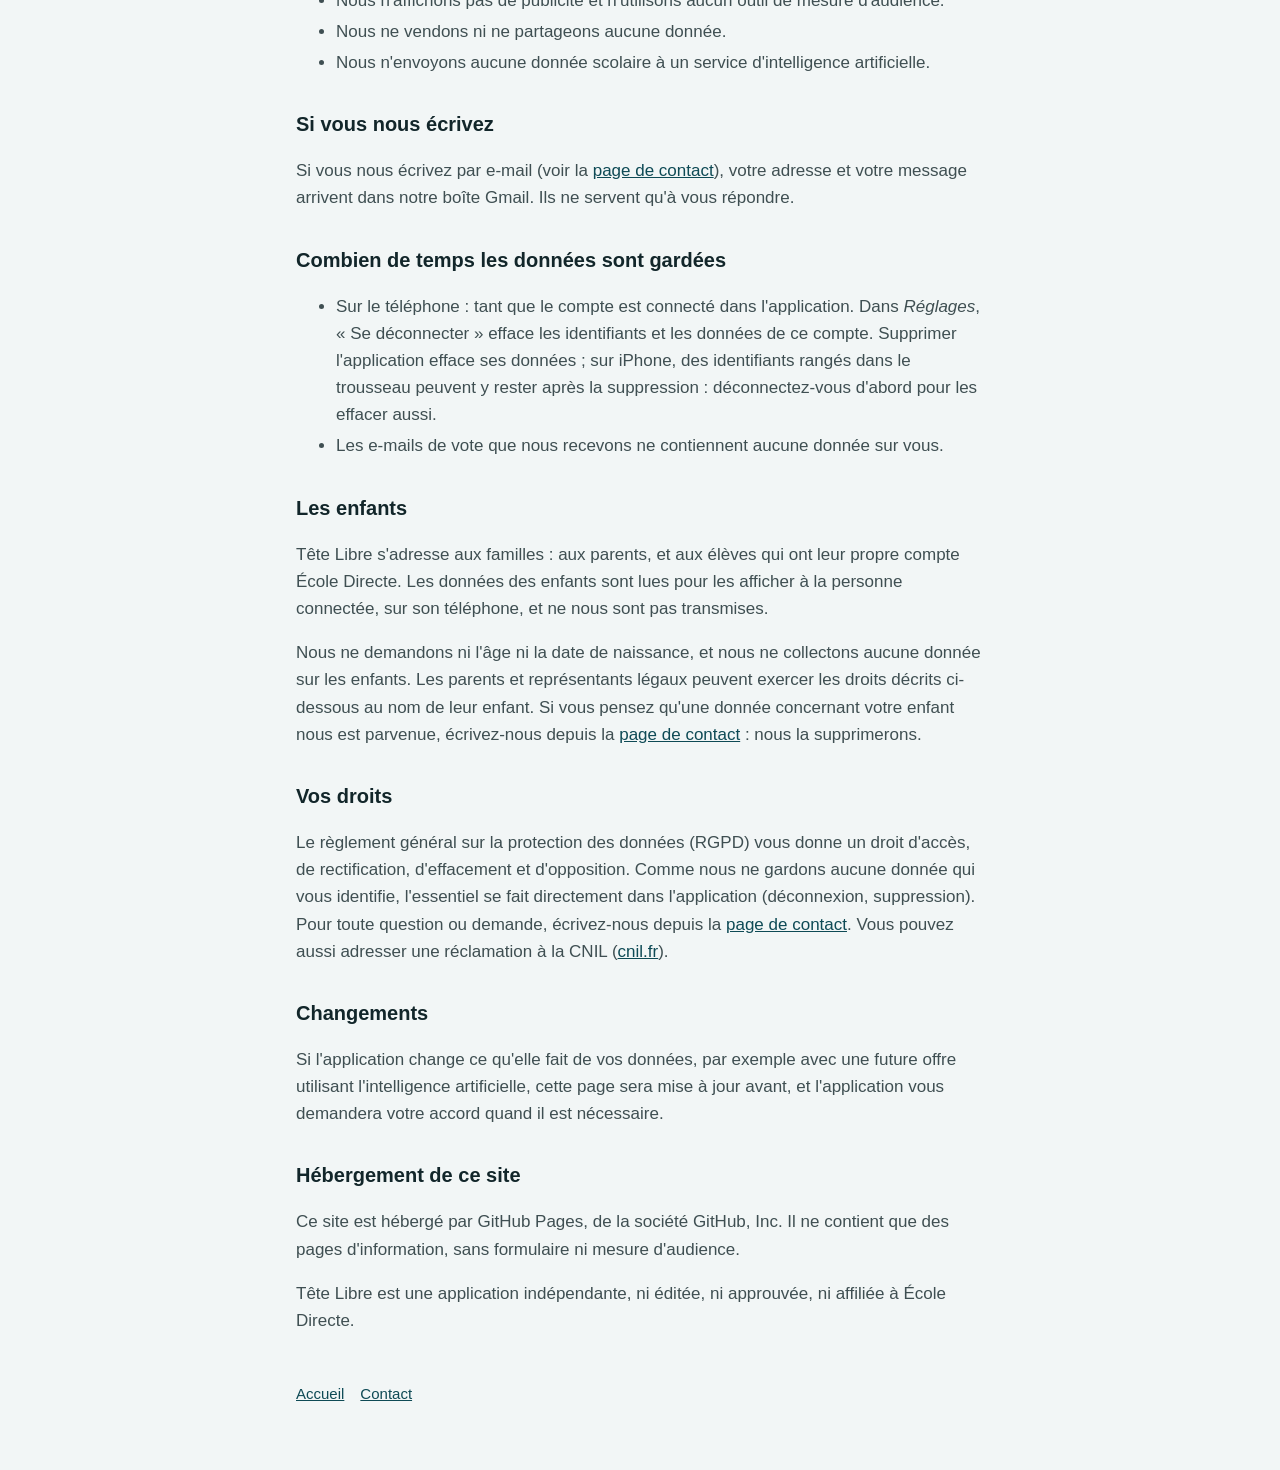
==== commit 6444af8e: "Confidentialité : École Directe indépendant, section enfants" ====
--- a/confidentialite.html
+++ b/confidentialite.html
@@ -27,7 +27,7 @@
 
 <h2>Qui sommes-nous</h2>
 <p>Tête Libre est une application éditée par <strong>Naim BELKAIED</strong>, développeur indépendant. Pour toute question : <a href="contact.html">page de contact</a>.</p>
-<p>L'application se connecte à votre compte École Directe avec vos propres identifiants, comme le ferait votre navigateur.</p>
+<p>L'application se connecte à votre compte École Directe avec vos propres identifiants, comme le ferait votre navigateur. Elle affiche uniquement les données auxquelles vous avez déjà accès. École Directe est un service indépendant, qui traite vos données selon sa propre politique de confidentialité ; pour toute question sur les données qu'il conserve, adressez-vous à l'établissement ou à École Directe.</p>
 
 <h2>Ce que l'application lit, et où cela reste</h2>
 <ul>
@@ -63,6 +63,7 @@
 
 <h2>Les enfants</h2>
 <p>Tête Libre s'adresse aux familles : aux parents, et aux élèves qui ont leur propre compte École Directe. Les données des enfants sont lues pour les afficher à la personne connectée, sur son téléphone, et ne nous sont pas transmises.</p>
+<p>Nous ne demandons ni l'âge ni la date de naissance, et nous ne collectons aucune donnée sur les enfants. Les parents et représentants légaux peuvent exercer les droits décrits ci-dessous au nom de leur enfant. Si vous pensez qu'une donnée concernant votre enfant nous est parvenue, écrivez-nous depuis la <a href="contact.html">page de contact</a> : nous la supprimerons.</p>
 
 <h2>Vos droits</h2>
 <p>Le règlement général sur la protection des données (RGPD) vous donne un droit d'accès, de rectification, d'effacement et d'opposition. Comme nous ne gardons aucune donnée qui vous identifie, l'essentiel se fait directement dans l'application (déconnexion, suppression). Pour toute question ou demande, écrivez-nous depuis la <a href="contact.html">page de contact</a>. Vous pouvez aussi adresser une réclamation à la CNIL (<a href="https://www.cnil.fr">cnil.fr</a>).</p>
